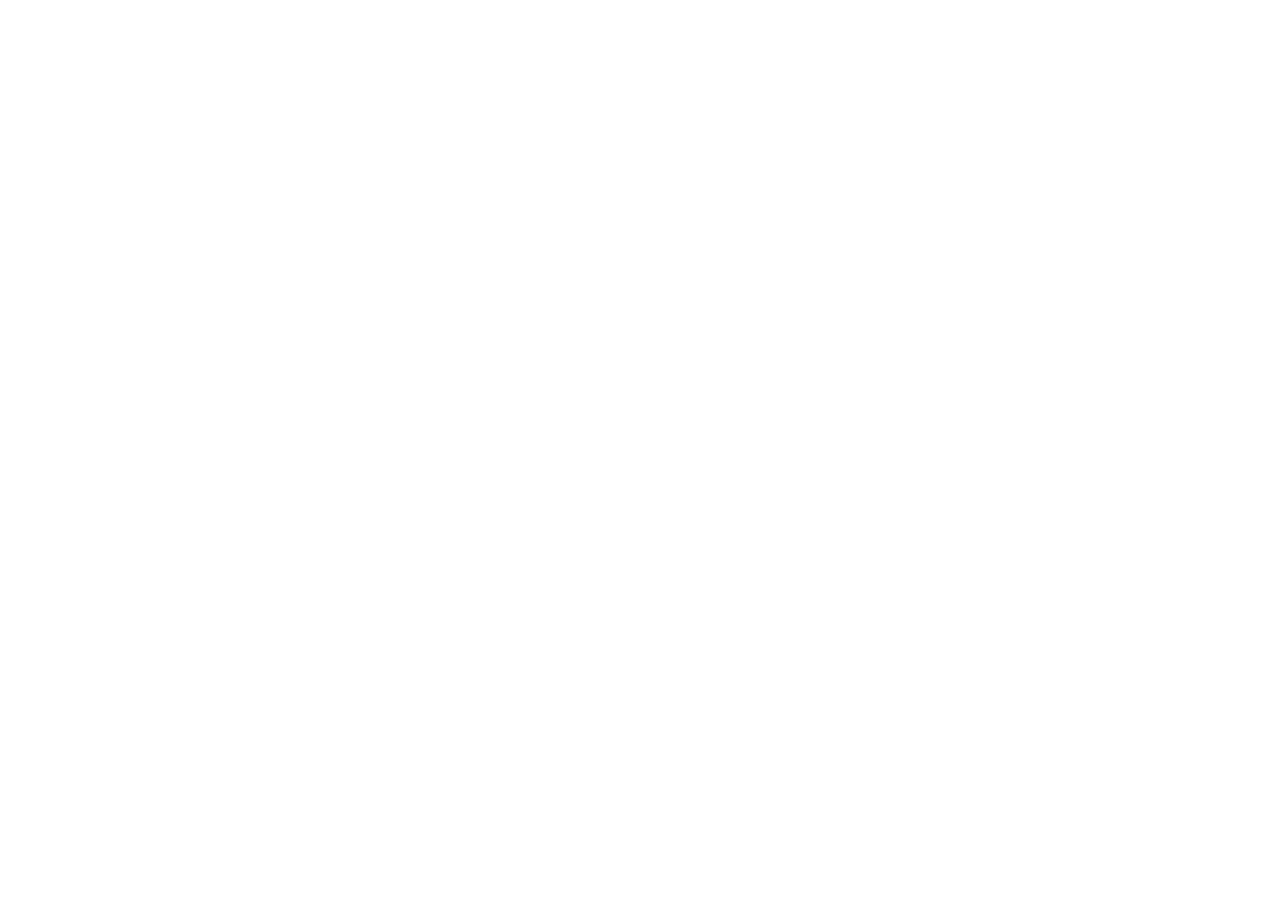
==== html/index.html @ 2107eaab "." ====
<!DOCTYPE html>
<html lang="pt-br">
<head>
    <meta charset="UTF-8">
    <meta name="viewport" content="width=device-width, initial-scale=1.0">
    <link rel="stylesheet" href="../css/style.css">
    <title>Pedal Fácil'</title>
</head>
<body>
    
</body>
</html>
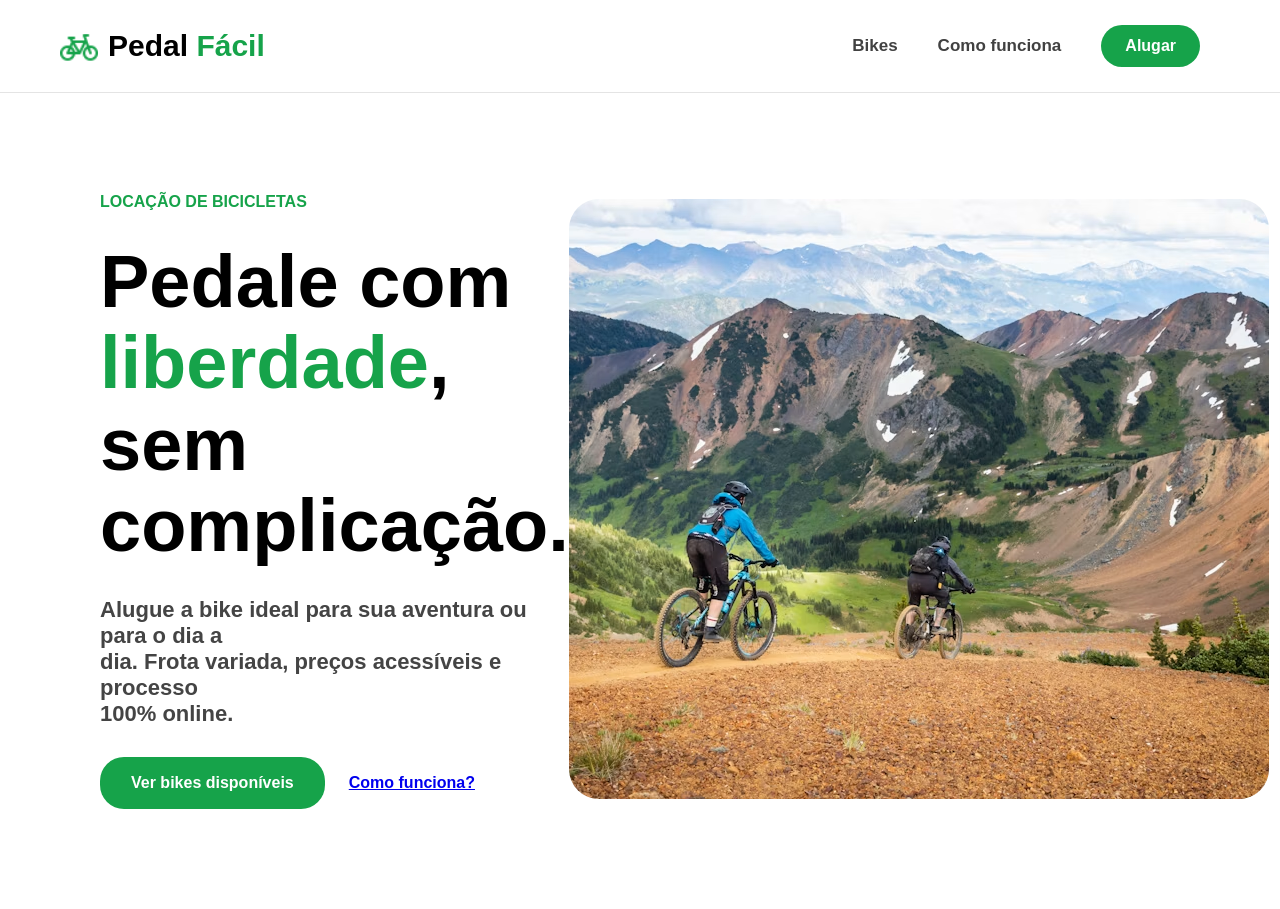
==== commit 9c060eb3: "desenvolvimento..." ====
--- a/html/index.html
+++ b/html/index.html
@@ -4,9 +4,47 @@
     <meta charset="UTF-8">
     <meta name="viewport" content="width=device-width, initial-scale=1.0">
     <link rel="stylesheet" href="../css/style.css">
-    <title>Pedal Fácil'</title>
+    <title>Pedal Fácil</title>
 </head>
 <body>
     
+    <header>
+
+        <div class="logo">
+            <img src="../src/icons8-bicicleta-30.png" alt="Logo">
+            <h1>Pedal <span>Fácil</span></h1>
+        </div>
+        <nav>
+            <a class="bot" href="#">Bikes</a>
+            <a class="bot" href="#">Como funciona</a>
+            <a class="botao-alugar" href="#">Alugar</a>
+        </nav>
+
+    </header>
+
+    <main>
+
+        <section class="section-1">
+            
+            <div class="conteudo-esquerda">
+                <p class="p-titulo">LOCAÇÃO DE BICICLETAS</p>
+                <h1>Pedale com <br> <span>liberdade</span>, <br> sem complicação.</h1>
+                <p class="p-descrição">Alugue a bike ideal para sua
+                aventura ou para o dia a <br> dia. Frota variada, preços
+                acessíveis e processo <br> 100% online.</p>
+                <div class="botoes">
+                    <a class="botao-1" href="#">Ver bikes disponíveis</a>
+                    <a class="botao-2" href="#">Como funciona?</a>
+                </div>
+            </div>
+
+            <div class="conteudo-direita">
+                <img src="../src/img-principal.avif" alt="Imagem Principal">
+            </div>
+
+        </section>
+
+    </main>
+
 </body>
 </html>
--- a/css/style.css
+++ b/css/style.css
@@ -0,0 +1,147 @@
+* {
+    margin: 0;
+    padding: 0;
+    box-sizing: border-box;
+}
+
+header {
+    display: flex;
+    border-bottom: 1px solid rgba(188, 188, 188, 0.401);
+    align-items: center;
+}
+
+.logo {
+    display: flex;
+    align-items: center;
+    padding: 25px 25px 25px 60px;
+    gap: 10px;
+}
+
+.logo img {
+    width: 38px;
+    position: relative;
+    top: 2px;
+}
+
+.logo h1 {
+    font-family: 'Segoe UI', Tahoma, Geneva, Verdana, sans-serif;
+    font-weight: 800;
+    font-size: 30px;
+}
+
+span {
+    color: #16a34a;
+}
+
+nav {
+    margin-left: auto;
+    padding: 25px 80px 25px 0px;
+    display: flex;
+    gap: 40px;
+    align-items: center;
+}
+
+nav .bot {
+    font-family: Arial, Helvetica, sans-serif;
+    font-weight: 700;
+    color: rgb(65, 65, 65);
+    text-decoration: none;
+    font-size: 17px;
+    transition: 250ms;
+}
+
+nav .bot:hover {
+    color: #16a34a;
+}
+
+.botao-alugar {
+    border: 0px solid #16a34a;
+    background-color: #16a34a;
+    padding: 12px 24px 12px 24px;
+    color: white;
+    font-family: Arial, Helvetica, sans-serif;
+    font-weight: 700;
+    text-decoration: none;
+    font-size: 16px;
+    border-radius: 22px;
+}
+
+.botao-alugar:hover {
+    background-color: #166733;
+    transition: 250ms;
+}
+
+.section-1 {
+    display: flex;
+    align-items: center;
+    padding: 100px;
+}
+
+.conteudo-esquerda {
+    display: flex;
+    flex-direction: column;
+    gap: 30px;
+}
+
+.conteudo-esquerda .p-titulo {
+    color: #16a34a;
+    font-family: Arial, Helvetica, sans-serif;
+    font-weight: 600;
+    font-size: 16px;
+}
+
+.conteudo-esquerda h1 {
+    font-size: 74px;
+    font-family: 'Segoe UI', Tahoma, Geneva, Verdana, sans-serif;
+    font-weight: 900;
+    line-height: 1.1;
+}
+
+.conteudo-esquerda .p-descrição {
+    font-family: 'Segoe UI', Tahoma, Geneva, Verdana, sans-serif;
+    font-weight: 600;
+    font-size: 22px;
+    color: rgba(60, 60, 60, 0.962);
+}
+
+.conteudo-direita {
+    margin-left: auto;
+}
+
+.conteudo-direita img {
+    border-radius: 30px;
+}
+
+.botoes {
+    display: flex;
+    gap: 24px;
+    align-items: center;
+}
+
+.botoes .botao-1 {
+    border: 1px solid transparent;
+    background-color: #16a34a;
+    padding: 16px 30px 16px 30px;
+    text-decoration: none;
+    color: white;
+    font-family: 'Segoe UI', Tahoma, Geneva, Verdana, sans-serif;
+    font-size: 16px;
+    font-weight: 600;
+    border-radius: 24px;
+}
+
+.botoes .botao-1:hover {
+    background-color: #166733;
+    transform: translateY(-2px);
+    transition: 250ms;
+}
+
+.botoes .botao-2 {
+    font-family: Arial, Helvetica, sans-serif;
+    font-size: 16px;
+    font-weight: 600;
+}
+
+.botoes .botao-2:hover {
+    text-decoration: none;
+}
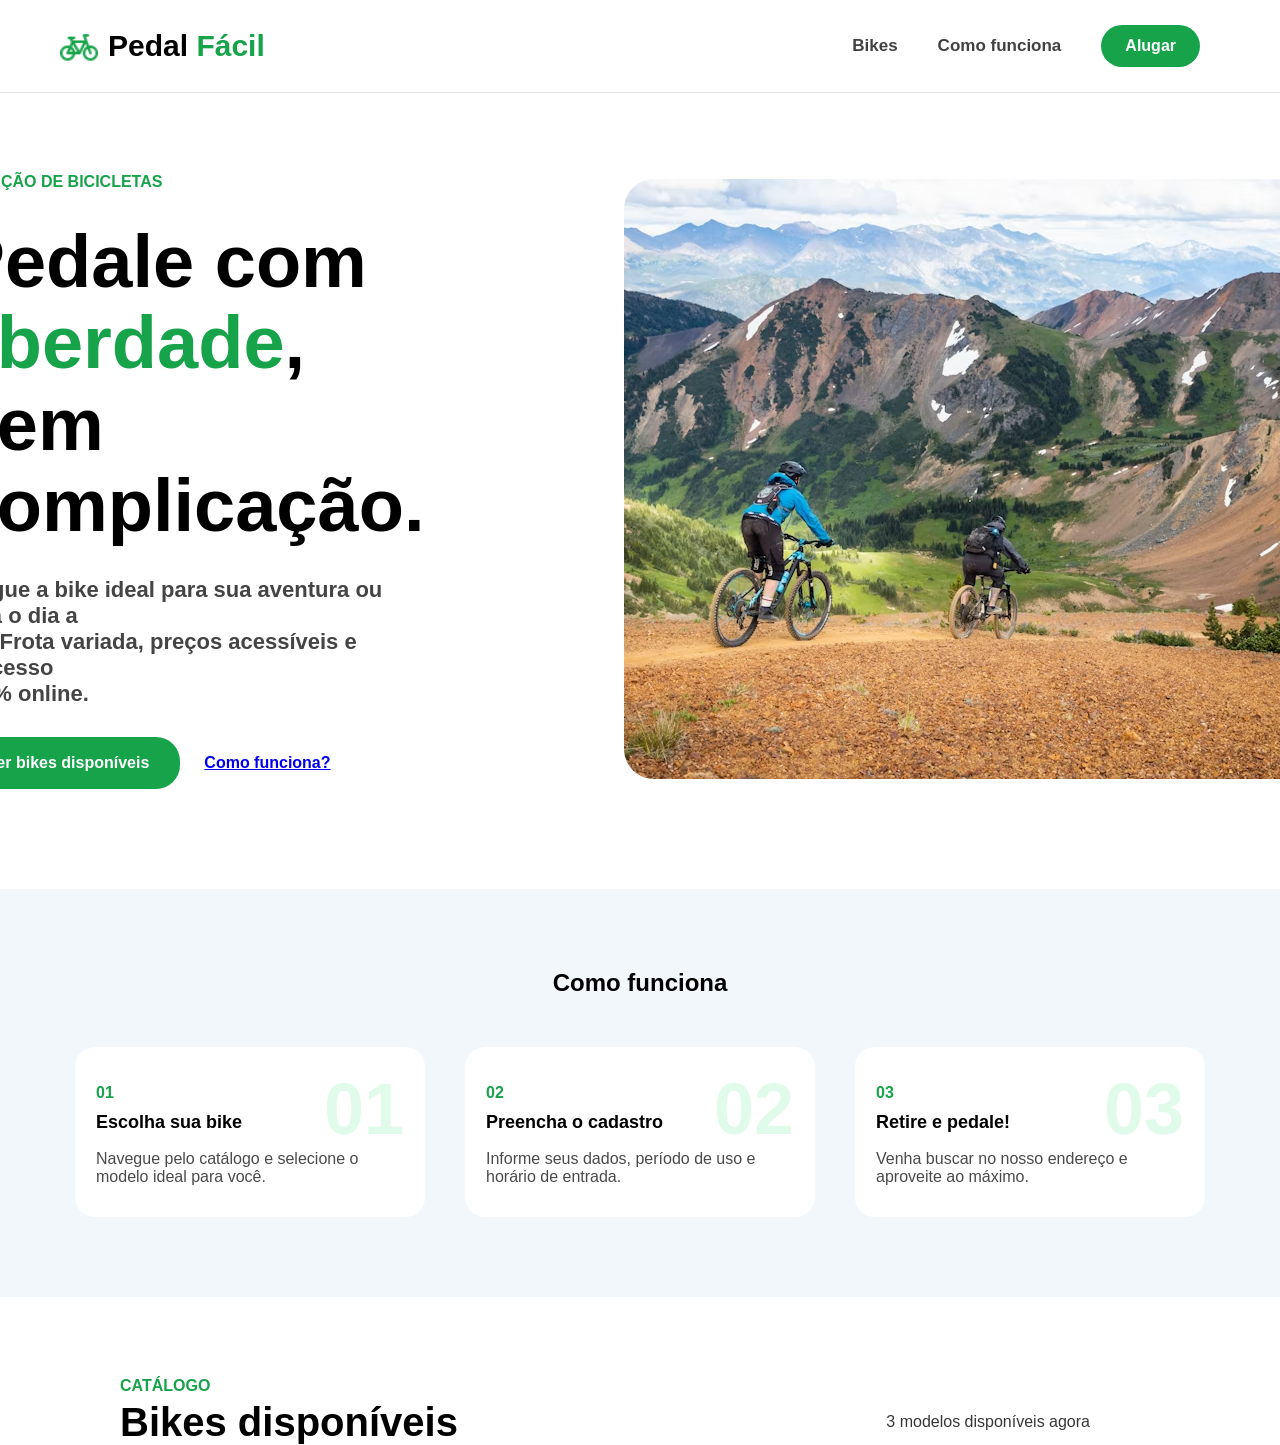
==== commit fd883fab: "desenvolvimento" ====
--- a/html/index.html
+++ b/html/index.html
@@ -44,6 +44,68 @@
 
         </section>
 
+        <section class="section-2">
+
+            <div class="titulo-1">
+                <h1>Como funciona</h1>
+            </div>
+
+            <div class="como-funciona">
+                
+                <div class="quadros">
+                    <div class="invisivel">
+                        <div class="invis">
+                            <p class="fun-1">01</p>
+                            <h3>Escolha sua bike</h3>
+                        </div>
+                        <h1>01</h1>
+                    </div>
+                    <p class="conteudo-p">Navegue pelo catálogo e selecione
+                        o modelo ideal para você.
+                    </p>
+                </div>
+
+                <div class="quadros">
+                    <div class="invisivel">
+                        <div class="invis">
+                            <p class="fun-1">02</p>
+                            <h3>Preencha o cadastro</h3>
+                        </div>
+                        <h1>02</h1>
+                    </div>
+                    <p class="conteudo-p">Informe seus dados, período de uso
+                        e horário de entrada.
+                    </p>
+                </div>
+
+                <div class="quadros">
+                    <div class="invisivel">
+                        <div class="invis">
+                            <p class="fun-1">03</p>
+                            <h3>Retire e pedale!</h3>
+                        </div>
+                        <h1>03</h1>
+                    </div>
+                    <p class="conteudo-p">Venha buscar no nosso endereço e aproveite ao máximo.
+                    </p>
+                </div>
+
+            </div>
+
+        </section>
+
+        <section class="section-3">
+
+            <div class="disponiveis">
+                <p class="titulo-3">CATÁLOGO</p>
+                <div class="modelo">
+                    <h1>Bikes disponíveis</h1>
+                    <p>3 modelos disponíveis agora</p>
+                </div>
+            </div>
+
+        </section>
+
     </main>
 
 </body>
--- a/css/style.css
+++ b/css/style.css
@@ -8,6 +8,10 @@
     display: flex;
     border-bottom: 1px solid rgba(188, 188, 188, 0.401);
     align-items: center;
+    position: sticky;
+    top: 0;
+    z-index: 1000;
+    background-color: white;
 }
 
 .logo {
@@ -74,7 +78,11 @@
 .section-1 {
     display: flex;
     align-items: center;
-    padding: 100px;
+    padding: 80px 120px 0px 120px;
+    max-width: 2900px;
+    gap: 200px;
+    justify-content: center;
+
 }
 
 .conteudo-esquerda {
@@ -104,9 +112,7 @@
     color: rgba(60, 60, 60, 0.962);
 }
 
-.conteudo-direita {
-    margin-left: auto;
-}
+
 
 .conteudo-direita img {
     border-radius: 30px;
@@ -144,4 +150,107 @@
 
 .botoes .botao-2:hover {
     text-decoration: none;
+}
+
+.section-2 {
+    background-color: rgba(237, 244, 251, 0.716);
+    display: flex;
+    flex-direction: column;
+    margin-top: 100px;
+} 
+
+.titulo-1 {
+    display: flex;
+    justify-content: center;
+    margin-top: 80px;
+}   
+
+.titulo-1 h1 {
+    font-family: 'Segoe UI', Tahoma, Geneva, Verdana, sans-serif;
+}
+
+.como-funciona {
+    display: flex;
+    justify-content: center;
+    gap: 40px;
+    margin-top: 50px;
+    margin-bottom: 80px;
+}
+
+.quadros {
+    border: 1px solid transparent;
+    width: 350px;
+    height: 170px;
+    background-color: white;
+    padding: 20px;
+    border-radius: 20px;
+}
+
+.invisivel {
+    display: flex;
+    align-items: center;
+}
+
+.invis {
+    display: flex;
+    flex-direction: column;
+    gap: 10px;
+}
+
+.quadros h1 {
+    font-size: 72px;
+    font-family: Arial, Helvetica, sans-serif;
+    color: #2ce46d24;
+    margin-left: auto;
+}
+
+.fun-1 {
+    color: #16a34a;
+    font-size: 16px;
+    font-family: Arial, Helvetica, sans-serif;
+    font-weight: 700;
+}
+
+.quadros h3 {
+    font-size: 18px;
+    font-family: 'Segoe UI', Tahoma, Geneva, Verdana, sans-serif;
+}
+
+.conteudo-p {
+    color: rgba(0, 0, 0, 0.715);
+    font-size: 16px;
+    font-family: 'Segoe UI', Tahoma, Geneva, Verdana, sans-serif;
+}
+
+.section-3 {
+    padding: 80px 190px 0px 120px;
+}
+
+.titulo-3 {
+    color: #16a34a;
+    font-family: Arial, Helvetica, sans-serif;
+    font-weight: 600;
+    font-size: 16px;
+}
+
+.disponiveis {
+    display: flex;
+    flex-direction: column;
+    gap: 5px;
+}
+
+.modelo {
+    display: flex;
+    align-items: center;
+}
+
+.modelo h1 {
+    font-family: 'Segoe UI', Tahoma, Geneva, Verdana, sans-serif;
+    font-size: 40px;
+}
+
+.modelo p {
+    margin-left: auto;
+    color: rgba(0, 0, 0, 0.788);
+    font-family: 'Segoe UI', Tahoma, Geneva, Verdana, sans-serif;
 }
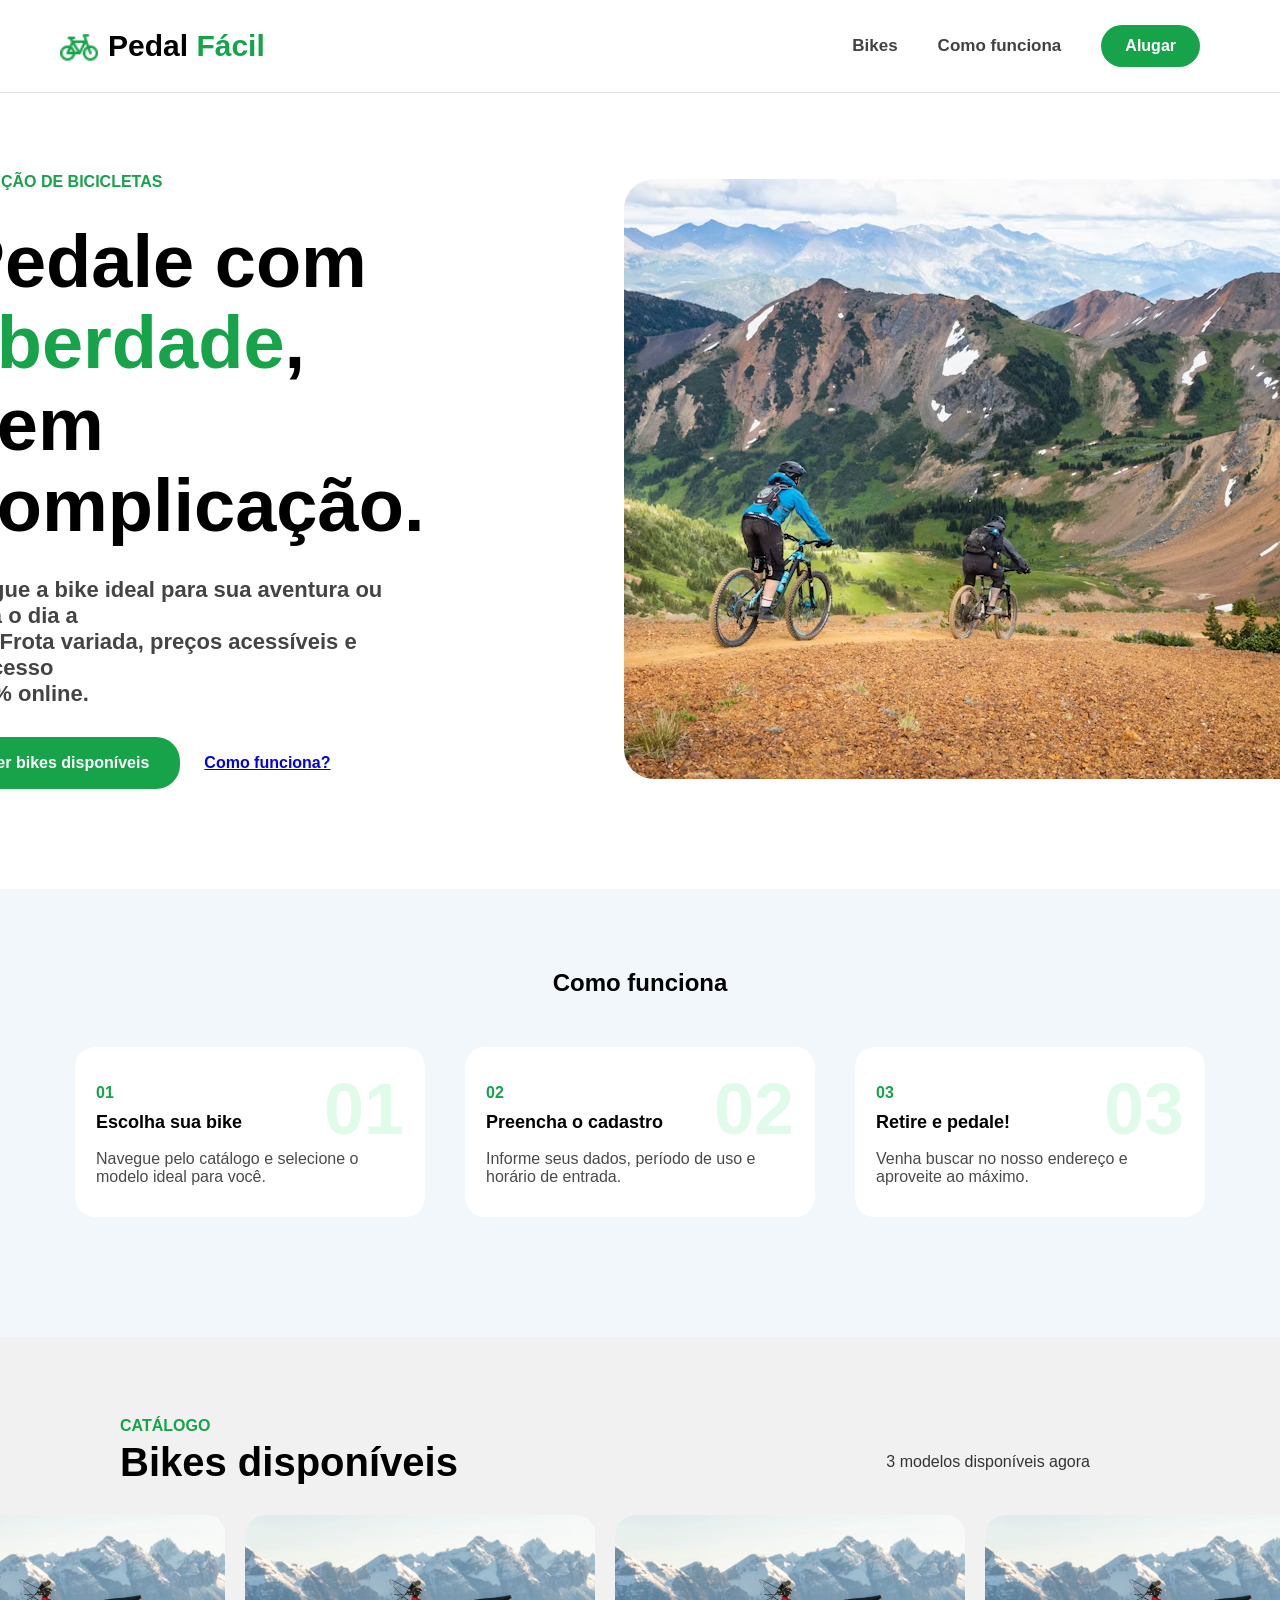
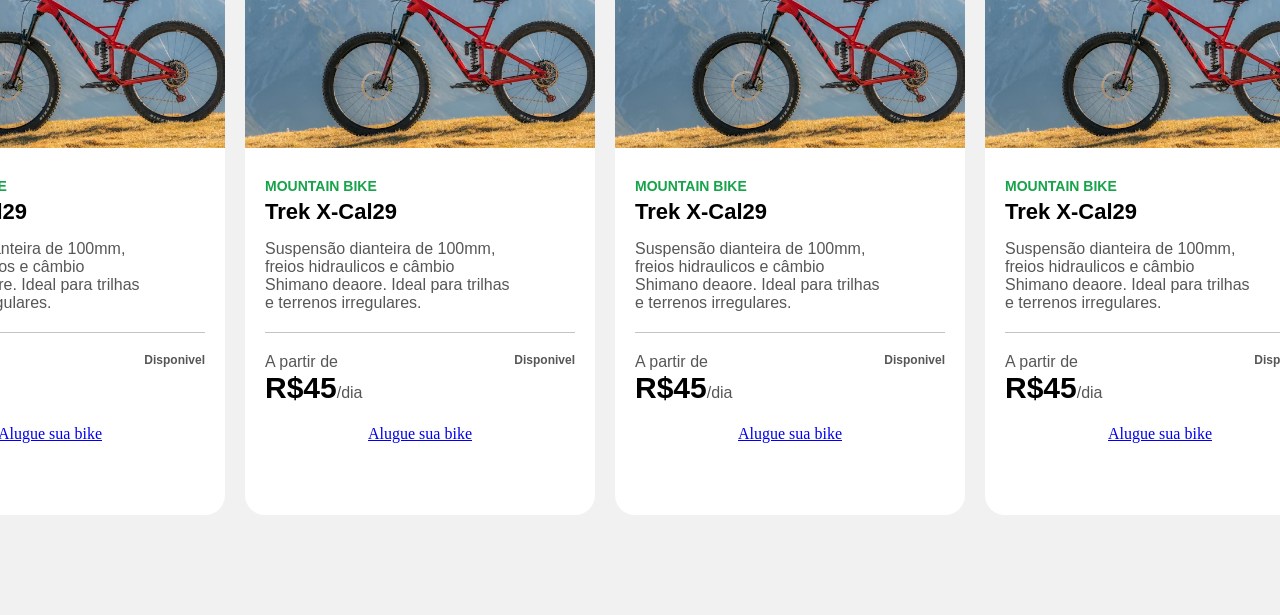
==== commit b2a20e0d: "desenvolvimento" ====
--- a/html/index.html
+++ b/html/index.html
@@ -104,6 +104,78 @@
                 </div>
             </div>
 
+            <div class="bikes">
+
+                <div class="bike-1">
+                    <img src="../src/bike-1.avif" alt="">
+                    <div class="conteudo-card">
+                        <p class="mod-bike">MOUNTAIN BIKE</p>
+                        <h2>Trek X-Cal29</h2>
+                        <p class="descricao-bike">Suspensão dianteira de 100mm, <br>
+                            freios hidraulicos e câmbio <br>
+                            Shimano deaore. Ideal para trilhas <br>
+                            e terrenos irregulares.</p>
+                            <div class="preco">
+                                <p>A partir de <br> <span class="span-2">R$45</span>/dia</p>
+                                <p class="disponivel">Disponivel</p>
+                            </div>
+                        </div>
+                    <a href="#">Alugue sua bike</a>
+                </div>
+
+                <div class="bike-1">
+                    <img src="../src/bike-1.avif" alt="">
+                    <div class="conteudo-card">
+                        <p class="mod-bike">MOUNTAIN BIKE</p>
+                        <h2>Trek X-Cal29</h2>
+                        <p class="descricao-bike">Suspensão dianteira de 100mm, <br>
+                            freios hidraulicos e câmbio <br>
+                            Shimano deaore. Ideal para trilhas <br>
+                            e terrenos irregulares.</p>
+                            <div class="preco">
+                                <p>A partir de <br> <span class="span-2">R$45</span>/dia</p>
+                                <p class="disponivel">Disponivel</p>
+                            </div>
+                        </div>
+                    <a href="#">Alugue sua bike</a>
+                </div>
+
+                <div class="bike-1">
+                    <img src="../src/bike-1.avif" alt="">
+                    <div class="conteudo-card">
+                        <p class="mod-bike">MOUNTAIN BIKE</p>
+                        <h2>Trek X-Cal29</h2>
+                        <p class="descricao-bike">Suspensão dianteira de 100mm, <br>
+                            freios hidraulicos e câmbio <br>
+                            Shimano deaore. Ideal para trilhas <br>
+                            e terrenos irregulares.</p>
+                            <div class="preco">
+                                <p>A partir de <br> <span class="span-2">R$45</span>/dia</p>
+                                <p class="disponivel">Disponivel</p>
+                            </div>
+                        </div>
+                    <a href="#">Alugue sua bike</a>
+                </div>
+
+                <div class="bike-1">
+                    <img src="../src/bike-1.avif" alt="">
+                    <div class="conteudo-card">
+                        <p class="mod-bike">MOUNTAIN BIKE</p>
+                        <h2>Trek X-Cal29</h2>
+                        <p class="descricao-bike">Suspensão dianteira de 100mm, <br>
+                            freios hidraulicos e câmbio <br>
+                            Shimano deaore. Ideal para trilhas <br>
+                            e terrenos irregulares.</p>
+                            <div class="preco">
+                                <p>A partir de <br> <span class="span-2">R$45</span>/dia</p>
+                                <p class="disponivel">Disponivel</p>
+                            </div>
+                        </div>
+                    <a href="#">Alugue sua bike</a>
+                </div>
+
+            </div>
+
         </section>
 
     </main>
--- a/css/style.css
+++ b/css/style.css
@@ -174,7 +174,7 @@
     justify-content: center;
     gap: 40px;
     margin-top: 50px;
-    margin-bottom: 80px;
+    margin-bottom: 120px;
 }
 
 .quadros {
@@ -224,6 +224,7 @@
 
 .section-3 {
     padding: 80px 190px 0px 120px;
+    background-color: rgb(241, 241, 241);
 }
 
 .titulo-3 {
@@ -253,4 +254,87 @@
     margin-left: auto;
     color: rgba(0, 0, 0, 0.788);
     font-family: 'Segoe UI', Tahoma, Geneva, Verdana, sans-serif;
+}
+
+.bikes {
+    display: flex;
+    justify-content: center;
+    align-items: center;
+    margin-top: 30px;
+    gap: 20px;
+}
+
+.bike-1 {
+    width: 350px;
+    height: 600px;
+    background-color: #ffffff;
+    display: flex;
+    flex-direction: column;
+    border-radius: 20px;
+    margin-bottom: 100px;
+}
+
+.conteudo-card {
+    padding: 20px;
+    display: flex;
+    flex-direction: column;
+    gap: 5px;
+    margin-top: 10px;
+}
+
+.bike-1 img {
+    width: 350px;
+    border-radius: 20px 20px 0px 0px;
+}
+
+.bike-1 a {
+    text-align: center;
+}
+
+.mod-bike {
+    color: #16a34a;
+    font-family: Arial, Helvetica, sans-serif;
+    font-weight: 700;
+    font-size: 14px;
+}
+
+.conteudo-card h2 {
+    color: black;
+    font-size: 22px;
+    font-family: Arial, Helvetica, sans-serif;
+}
+
+.descricao-bike {
+    color: #000000a9;
+    font-family: Arial, Helvetica, sans-serif;
+    font-size: 16px;
+    margin-top: 10px;
+    padding: 0px 0px 20px 0px;
+    border-bottom: 1px solid rgba(0, 0, 0, 0.233);
+}
+
+.preco {
+    display: flex;
+    margin-top: 15px;
+}
+
+.preco p {
+    color: #000000a9;
+    font-family: Arial, Helvetica, sans-serif;
+    position: relative;
+}
+
+.span-2 {
+    font-size: 30px;
+    font-family: Arial, Helvetica, sans-serif;
+    font-weight: 700;
+    color: black;
+}
+
+.disponivel {
+    margin-left: auto;
+    color: #16a34a;
+    font-family: Arial, Helvetica, sans-serif;
+    font-weight: 700;
+    font-size: 12px;
 }
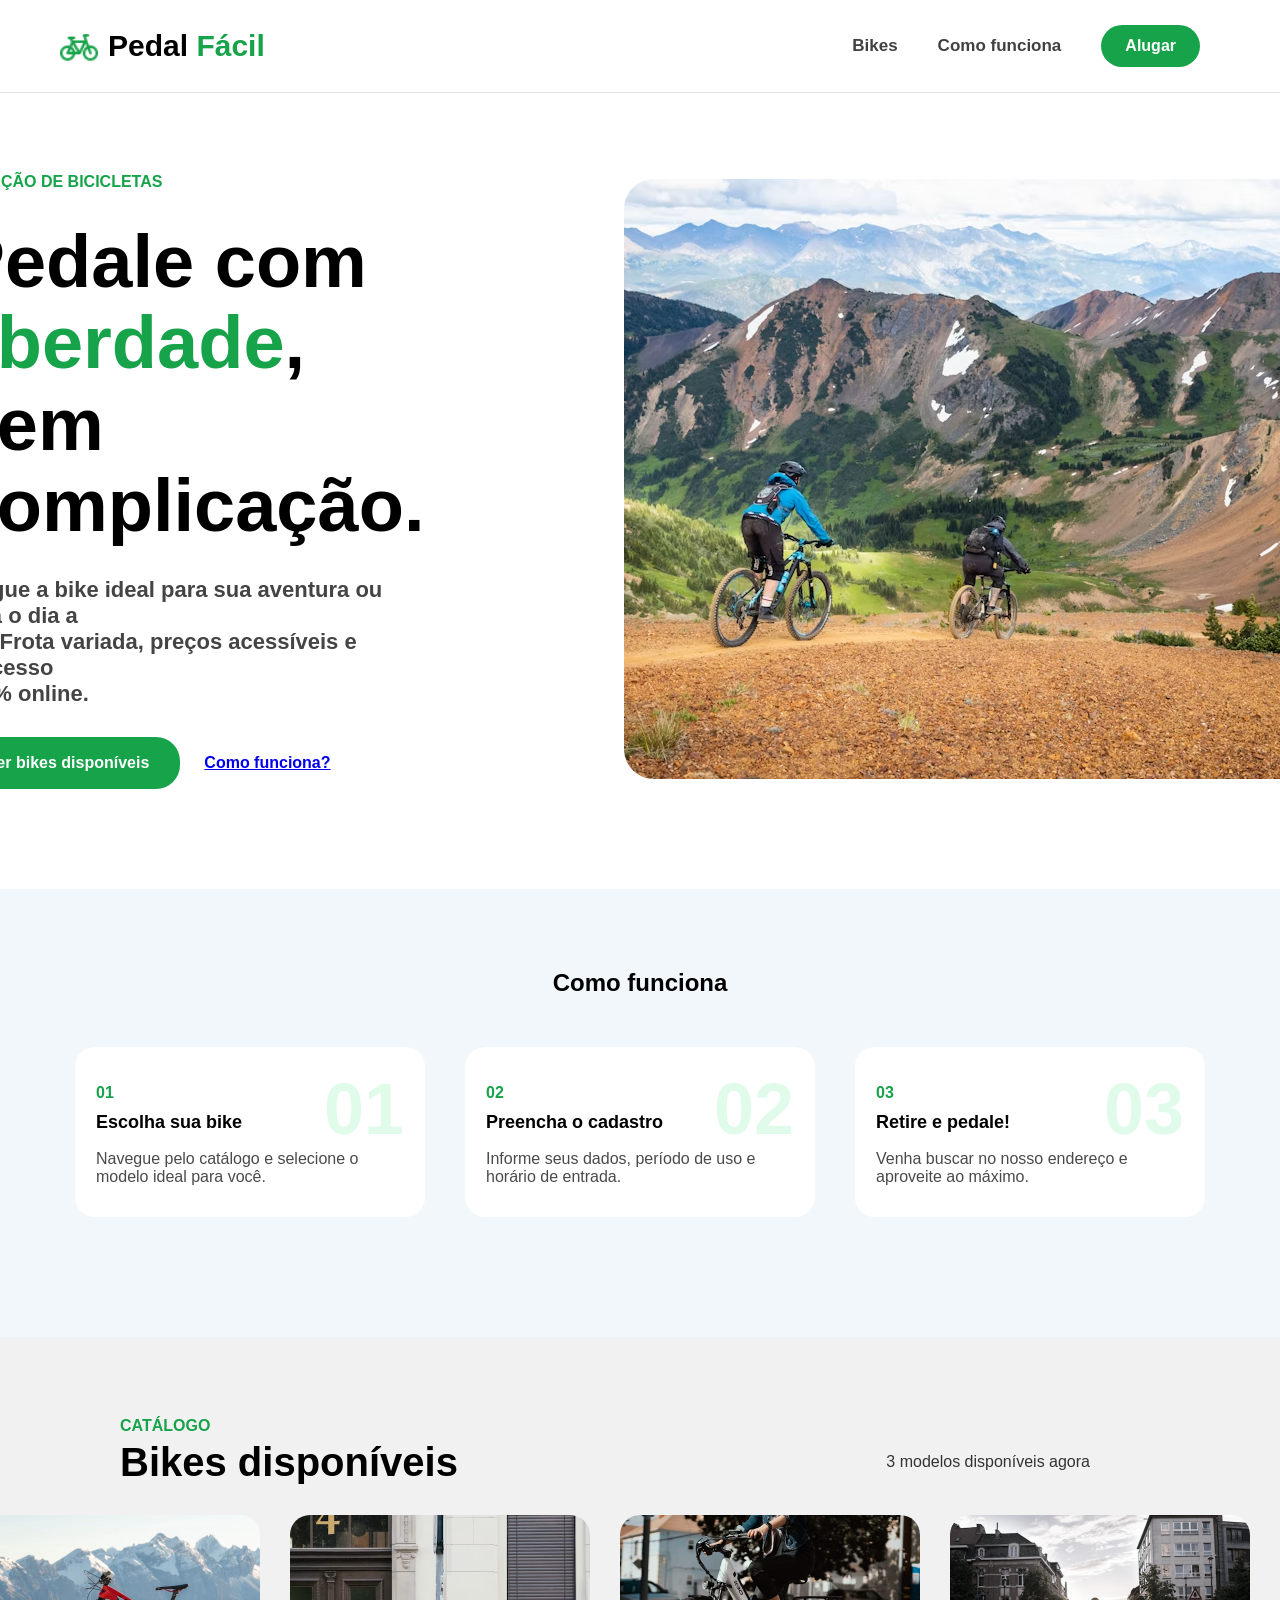
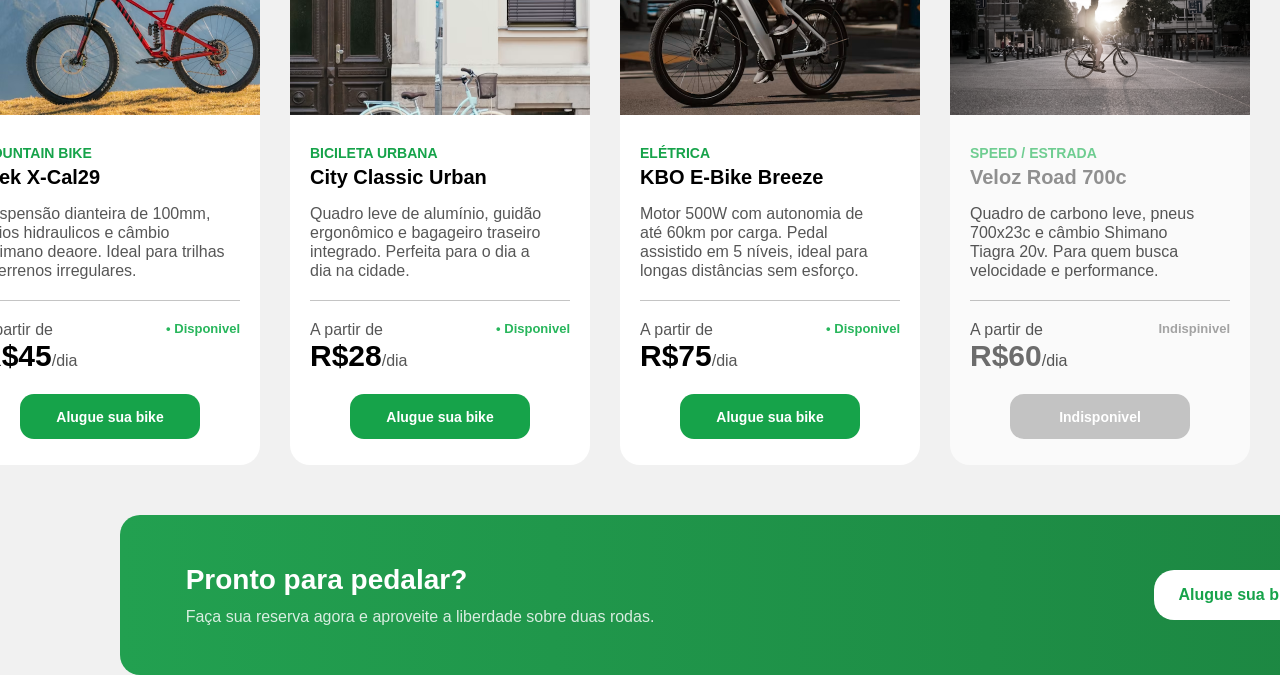
==== commit 82a59790: "desenvolvimento..." ====
--- a/html/index.html
+++ b/html/index.html
@@ -116,64 +116,77 @@
                             Shimano deaore. Ideal para trilhas <br>
                             e terrenos irregulares.</p>
                             <div class="preco">
-                                <p>A partir de <br> <span class="span-2">R$45</span>/dia</p>
-                                <p class="disponivel">Disponivel</p>
+                                <p class="preco-01">A partir de <br> <span class="span-2">R$45</span>/dia</p>
+                                <p class="disponivel">&bull; Disponivel</p>
                             </div>
                         </div>
                     <a href="#">Alugue sua bike</a>
                 </div>
 
                 <div class="bike-1">
-                    <img src="../src/bike-1.avif" alt="">
+                    <img src="../src/bike-2.avif" alt="">
                     <div class="conteudo-card">
-                        <p class="mod-bike">MOUNTAIN BIKE</p>
-                        <h2>Trek X-Cal29</h2>
-                        <p class="descricao-bike">Suspensão dianteira de 100mm, <br>
-                            freios hidraulicos e câmbio <br>
-                            Shimano deaore. Ideal para trilhas <br>
-                            e terrenos irregulares.</p>
+                        <p class="mod-bike">BICILETA URBANA</p>
+                        <h2>City Classic Urban</h2>
+                        <p class="descricao-bike">Quadro leve de alumínio, guidão <br>
+                            ergonômico e bagageiro traseiro <br>
+                            integrado. Perfeita para o dia a <br>
+                            dia na cidade.</p>
                             <div class="preco">
-                                <p>A partir de <br> <span class="span-2">R$45</span>/dia</p>
-                                <p class="disponivel">Disponivel</p>
+                                <p class="preco-01">A partir de <br> <span class="span-2">R$28</span>/dia</p>
+                                <p class="disponivel">&bull; Disponivel</p>
                             </div>
                         </div>
                     <a href="#">Alugue sua bike</a>
                 </div>
 
                 <div class="bike-1">
-                    <img src="../src/bike-1.avif" alt="">
+                    <img src="../src/bike-3.avif" alt="">
                     <div class="conteudo-card">
-                        <p class="mod-bike">MOUNTAIN BIKE</p>
-                        <h2>Trek X-Cal29</h2>
-                        <p class="descricao-bike">Suspensão dianteira de 100mm, <br>
-                            freios hidraulicos e câmbio <br>
-                            Shimano deaore. Ideal para trilhas <br>
-                            e terrenos irregulares.</p>
+                        <p class="mod-bike">ELÉTRICA</p>
+                        <h2>KBO E-Bike Breeze</h2>
+                        <p class="descricao-bike">Motor 500W com autonomia de <br>
+                            até 60km por carga. Pedal <br>
+                            assistido em 5 níveis, ideal para <br>
+                            longas distâncias sem esforço.</p>
                             <div class="preco">
-                                <p>A partir de <br> <span class="span-2">R$45</span>/dia</p>
-                                <p class="disponivel">Disponivel</p>
+                                <p class="preco-01">A partir de <br> <span class="span-2">R$75</span>/dia</p>
+                                <p class="disponivel">&bull; Disponivel</p>
                             </div>
                         </div>
                     <a href="#">Alugue sua bike</a>
                 </div>
 
-                <div class="bike-1">
-                    <img src="../src/bike-1.avif" alt="">
+                <div class="bike-2">
+                    <img src="../src/bike-4.avif" alt="">
                     <div class="conteudo-card">
-                        <p class="mod-bike">MOUNTAIN BIKE</p>
-                        <h2>Trek X-Cal29</h2>
-                        <p class="descricao-bike">Suspensão dianteira de 100mm, <br>
-                            freios hidraulicos e câmbio <br>
-                            Shimano deaore. Ideal para trilhas <br>
-                            e terrenos irregulares.</p>
+                        <p class="mod-bike">SPEED / ESTRADA</p>
+                        <h2>Veloz Road 700c</h2>
+                        <p class="descricao-bike">Quadro de carbono leve, pneus <br>
+                            700x23c e câmbio Shimano <br>
+                            Tiagra 20v. Para quem busca <br>
+                            velocidade e performance.</p>
                             <div class="preco">
-                                <p>A partir de <br> <span class="span-2">R$45</span>/dia</p>
-                                <p class="disponivel">Disponivel</p>
+                                <p class="preco-01">A partir de <br> <span class="span-2-1">R$60</span>/dia</p>
+                                <p class="indisponivel">Indispinivel</p>
                             </div>
                         </div>
-                    <a href="#">Alugue sua bike</a>
+                    <a href="#">Indisponivel</a>
+                </div>  
+
+            </div>
+
+            <div class="pronto">
+                <div class="centralizador">
+                    <div class="sep">
+                        <h1>Pronto para pedalar?</h1>
+                        <p>Faça sua reserva agora e aproveite a liberdade sobre duas rodas.</p>
+                    </div>
+                    <div class="alugar-bike">
+                        <a href="#">Alugue sua bike</a>
+                        <img src="../src/icons8-seta-longa-à-direita-24.png" alt="">
+                    </div>
                 </div>
-
             </div>
 
         </section>
--- a/css/style.css
+++ b/css/style.css
@@ -261,17 +261,17 @@
     justify-content: center;
     align-items: center;
     margin-top: 30px;
-    gap: 20px;
+    gap: 30px;
 }
 
 .bike-1 {
-    width: 350px;
-    height: 600px;
+    width: 300px;
+    height: 550px;
     background-color: #ffffff;
     display: flex;
     flex-direction: column;
     border-radius: 20px;
-    margin-bottom: 100px;
+    margin-bottom: 50px;
 }
 
 .conteudo-card {
@@ -283,12 +283,32 @@
 }
 
 .bike-1 img {
-    width: 350px;
+    width: 300px;
     border-radius: 20px 20px 0px 0px;
 }
 
 .bike-1 a {
+    display: flex;
+    align-items: center;
     text-align: center;
+    justify-content: center;
+    border: 1px solid transparent;
+    width: 180px;
+    height: 45px;
+    color: white;
+    background-color: #16a34a;
+    text-decoration: none;
+    font-family: 'Segoe UI', Tahoma, Geneva, Verdana, sans-serif;
+    font-weight: 700;
+    font-size: 14px;
+    margin: 1px auto auto auto;
+    border-radius: 14px;
+}
+
+.bike-1 a:hover {
+    background-color: #166733;
+    transform: translateY(-2px);
+    transition: 200ms;
 }
 
 .mod-bike {
@@ -300,8 +320,9 @@
 
 .conteudo-card h2 {
     color: black;
-    font-size: 22px;
-    font-family: Arial, Helvetica, sans-serif;
+    font-size: 20px;
+    font-family: Arial, Helvetica, sans-serif;
+    font-weight: 800;
 }
 
 .descricao-bike {
@@ -311,6 +332,7 @@
     margin-top: 10px;
     padding: 0px 0px 20px 0px;
     border-bottom: 1px solid rgba(0, 0, 0, 0.233);
+    line-height: 1.2;
 }
 
 .preco {
@@ -318,7 +340,7 @@
     margin-top: 15px;
 }
 
-.preco p {
+.preco .preco-01 {
     color: #000000a9;
     font-family: Arial, Helvetica, sans-serif;
     position: relative;
@@ -331,10 +353,129 @@
     color: black;
 }
 
+.span-2-1 {
+    font-size: 30px;
+    font-family: Arial, Helvetica, sans-serif;
+    font-weight: 700;
+    color: rgba(0, 0, 0, 0.568);
+}
+
 .disponivel {
-    margin-left: auto;
-    color: #16a34a;
-    font-family: Arial, Helvetica, sans-serif;
-    font-weight: 700;
-    font-size: 12px;
+    margin-left: auto; 
+    font-family: Arial, Helvetica, sans-serif;
+    font-weight: 700;
+    font-size: 13px;
+    color: #28b65c;
+}
+
+.bike-2  {
+    width: 300px;
+    height: 550px;
+    background-color: #ffffffb2;
+    display: flex;
+    flex-direction: column;
+    border-radius: 20px;
+    margin-bottom: 50px;
+}
+
+.bike-2 img {
+    width: 300px;
+    border-radius: 20px 20px 0px 0px;
+    filter: grayscale(80%);
+    transition: filter 0.3s ease;
+}
+
+.bike-2 a {
+    display: flex;
+    align-items: center;
+    text-align: center;
+    justify-content: center;
+    border: 1px solid transparent;
+    width: 180px;
+    height: 45px;
+    color: white;
+    background-color: #7575756b;
+    text-decoration: none;
+    font-family: 'Segoe UI', Tahoma, Geneva, Verdana, sans-serif;
+    font-weight: 700;
+    font-size: 14px;
+    margin: 1px auto auto auto;
+    border-radius: 14px;
+}
+
+.indisponivel {
+    margin-left: auto; 
+    font-family: Arial, Helvetica, sans-serif;
+    font-weight: 700;
+    font-size: 13px;
+    color: #00000059;
+}
+
+.bike-2 h2 {
+    color: #0000006c;
+}
+
+.bike-2 .mod-bike {
+    color: #28b65ca9;
+}
+
+.pronto {
+    width: 1300px;
+    height: 160px;
+    background: linear-gradient(to left, #1c8541, #22a050 );
+    margin: auto;
+    border-radius: 20px;
+    margin-bottom: 20px;
+    display: flex;
+    justify-content: center;
+}
+
+.centralizador {
+    display: flex;
+    justify-content: center;
+    align-items: center;
+    gap: 500px;
+}
+
+.centralizador h1 {
+    font-family: Arial, Helvetica, sans-serif;
+    font-size: 28px;
+    font-weight: 800;
+    color: white;
+}
+
+.centralizador p {
+    color: rgba(255, 255, 255, 0.829);
+    font-family: Arial, Helvetica, sans-serif   
+}
+
+.sep {
+    display: flex;
+    flex-direction: column;
+    gap: 12px;
+}
+
+.alugar-bike {
+    display: flex;
+    align-items: center;
+    border: 1px solid transparent;
+    background-color: white;
+    width: 200px;
+    justify-content: center;
+    height: 50px;
+    border-radius: 20px;
+    gap: 5px;
+}
+
+.alugar-bike img {
+    position: relative;
+    top: 2px;
+}
+
+.alugar-bike a {
+    color: #16a34a;
+    text-decoration: none;
+    font-family: 'Segoe UI', Tahoma, Geneva, Verdana, sans-serif;
+    font-size: 16px;
+    font-weight: 700;
 }
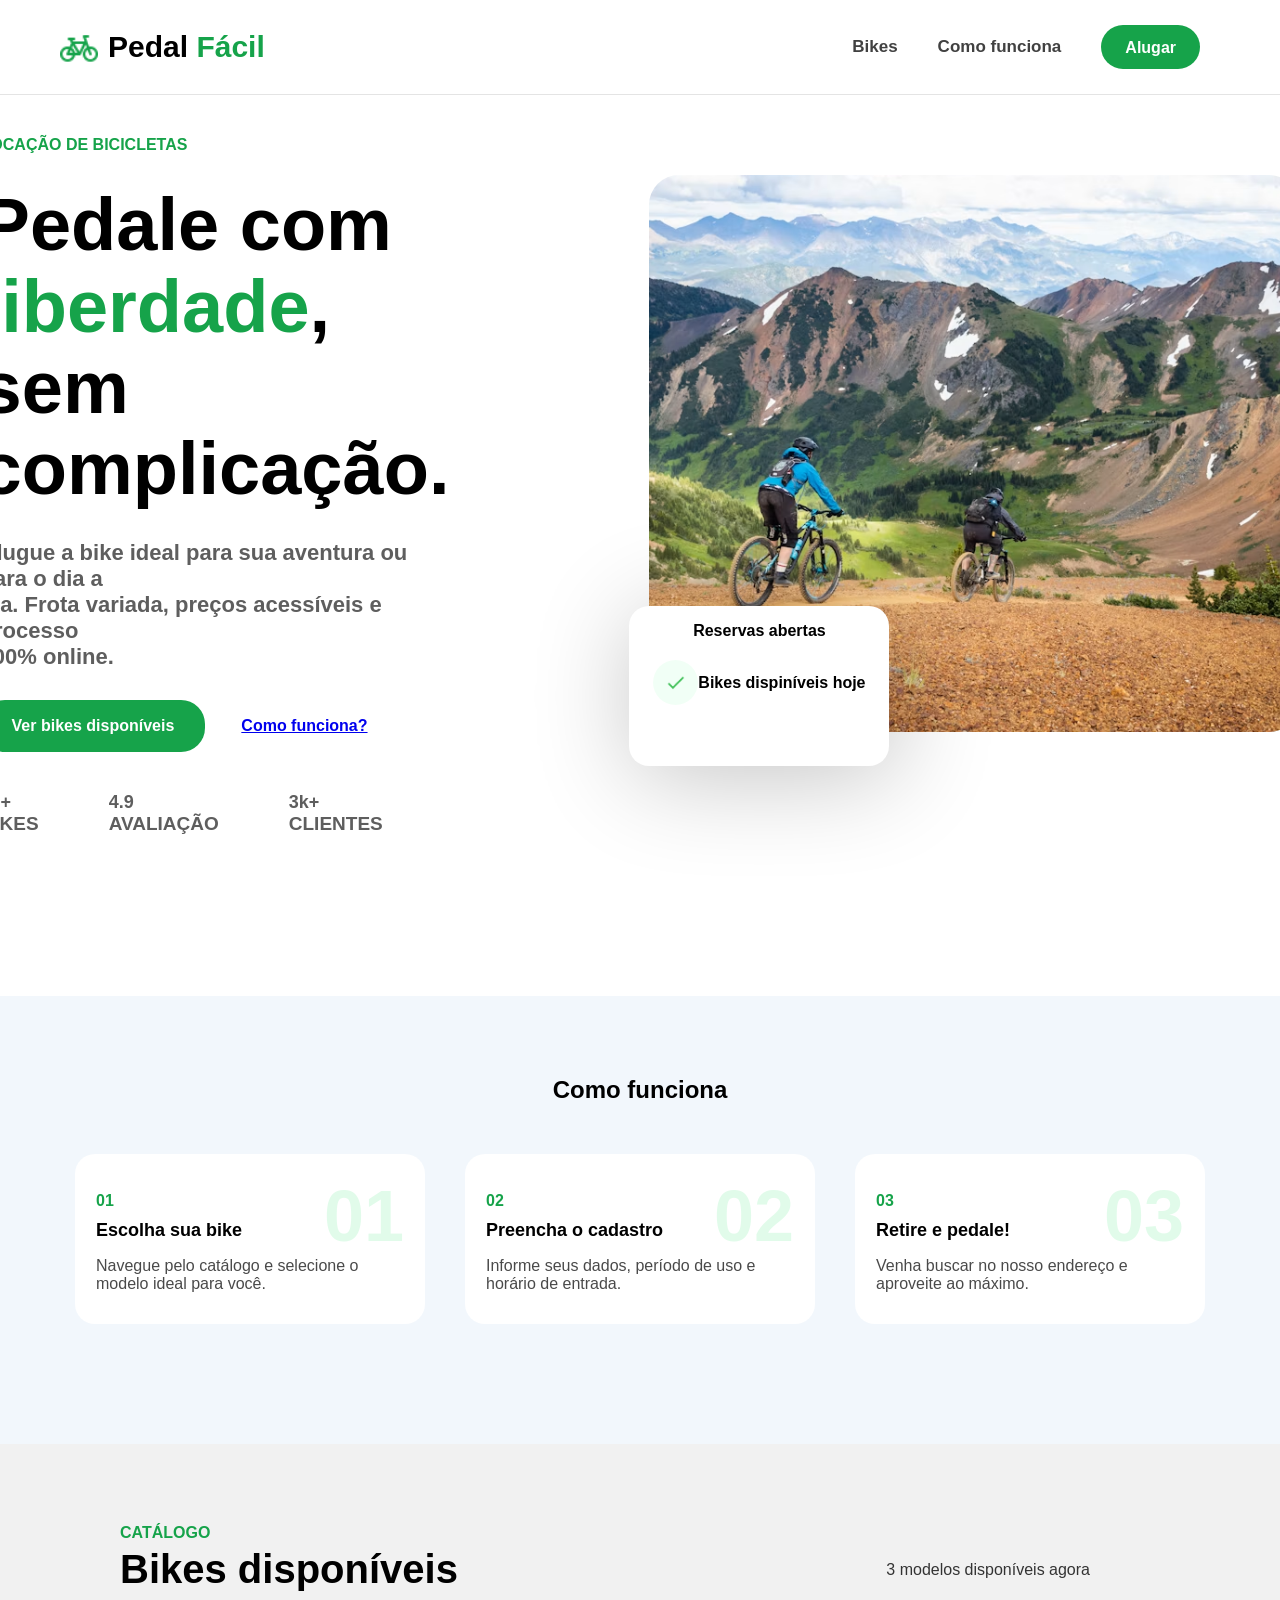
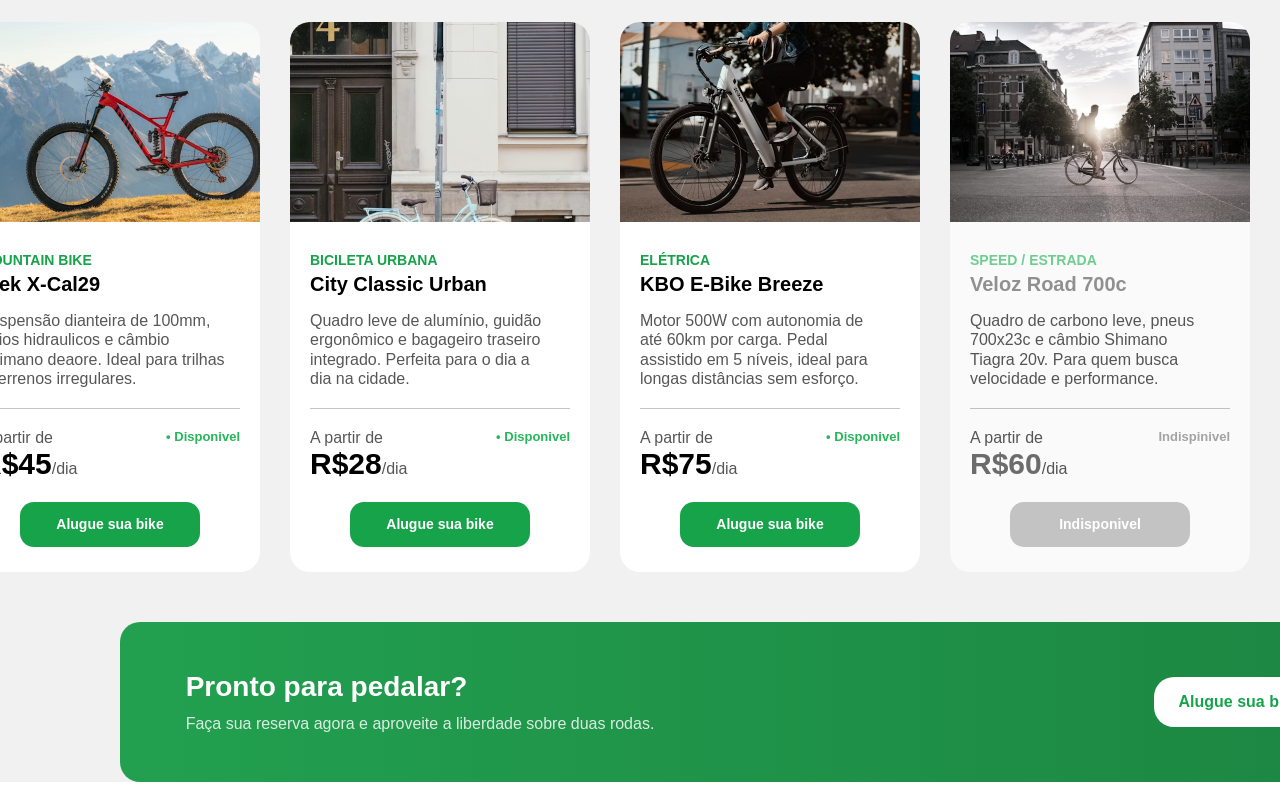
==== commit f467ff32: "finalizado." ====
--- a/html/index.html
+++ b/html/index.html
@@ -36,10 +36,33 @@
                     <a class="botao-1" href="#">Ver bikes disponíveis</a>
                     <a class="botao-2" href="#">Como funciona?</a>
                 </div>
+
+                <div class="avaliacoes">
+                    <div class="ava">    
+                        <h3>50+</h3>
+                        <p class="p-ava">BIKES</p>
+                    </div>
+                    <div class="ava">    
+                        <h3>4.9</h3>
+                        <p class="p-ava">AVALIAÇÃO</p>
+                    </div>
+                    <div class="ava">    
+                        <h3>3k+</h3>
+                        <p class="p-ava">CLIENTES</p>
+                    </div>
+                </div>
+
             </div>
 
             <div class="conteudo-direita">
-                <img src="../src/img-principal.avif" alt="Imagem Principal">
+                <img class="foto-paisagem" src="../src/img-principal.avif" alt="Imagem Principal">
+                <div class="card-img">
+                    <p>Reservas abertas</p>
+                    <div class="card-disponivel">
+                        <img src="../src/icons8-certo-48.png" alt="icon confirmação">
+                        <h3>Bikes dispiníveis hoje</h3>
+                    </div>
+                </div>
             </div>
 
         </section>
@@ -120,7 +143,7 @@
                                 <p class="disponivel">&bull; Disponivel</p>
                             </div>
                         </div>
-                    <a href="#">Alugue sua bike</a>
+                    <a href="../html/index02.html">Alugue sua bike</a>
                 </div>
 
                 <div class="bike-1">
@@ -137,7 +160,7 @@
                                 <p class="disponivel">&bull; Disponivel</p>
                             </div>
                         </div>
-                    <a href="#">Alugue sua bike</a>
+                    <a href="../html/index02.html">Alugue sua bike</a>
                 </div>
 
                 <div class="bike-1">
@@ -154,7 +177,7 @@
                                 <p class="disponivel">&bull; Disponivel</p>
                             </div>
                         </div>
-                    <a href="#">Alugue sua bike</a>
+                    <a href="../html/index02.html">Alugue sua bike</a>
                 </div>
 
                 <div class="bike-2">
--- a/css/style.css
+++ b/css/style.css
@@ -61,7 +61,7 @@
 .botao-alugar {
     border: 0px solid #16a34a;
     background-color: #16a34a;
-    padding: 12px 24px 12px 24px;
+    padding: 14px 24px 12px 24px;
     color: white;
     font-family: Arial, Helvetica, sans-serif;
     font-weight: 700;
@@ -89,6 +89,8 @@
     display: flex;
     flex-direction: column;
     gap: 30px;
+    position: relative;
+    bottom: 50px;
 }
 
 .conteudo-esquerda .p-titulo {
@@ -109,18 +111,58 @@
     font-family: 'Segoe UI', Tahoma, Geneva, Verdana, sans-serif;
     font-weight: 600;
     font-size: 22px;
-    color: rgba(60, 60, 60, 0.962);
-}
-
-
-
-.conteudo-direita img {
+    color: #000000a1;
+}
+
+.conteudo-direita .foto-paisagem {
     border-radius: 30px;
+    width: 650px;
+}
+
+.card-img {
+    border: 1px solid transparent;
+    width: 260px;
+    height: 160px;
+    background-color: white;
+    border-radius: 20px;
+    position: relative;
+    bottom: 130px;
+    right: 20px;
+    box-shadow: rgba(0, 0, 0, 0.24) 5px 10px 100px 0px ;
+}
+
+.card-img p {
+    font-family: 'Segoe UI', Tahoma, Geneva, Verdana, sans-serif;
+    font-size: 16px;
+    font-weight: 600;
+    text-align: center;
+    margin-top: 15px;
+}
+
+.card-disponivel {
+    display: flex;
+    align-items: center;
+    justify-content: center;
+    margin-top: 20px;
+}
+
+.card-disponivel img {
+    background-color: #00ff5e0e;
+    width: 45px;
+    border-radius: 50px;
+    padding: 12px;
+}
+
+.card-disponivel h3 {
+    font-family: 'Segoe UI', Tahoma, Geneva, Verdana, sans-serif;
+    font-weight: 600;
+    font-size: 16px;
+    font-weight: 700;
 }
 
 .botoes {
     display: flex;
-    gap: 24px;
+    gap: 36px;
     align-items: center;
 }
 
@@ -150,6 +192,25 @@
 
 .botoes .botao-2:hover {
     text-decoration: none;
+}
+
+.avaliacoes {
+    display: flex;
+    margin-top: 10px;
+    gap: 70px;
+}
+
+.avaliacoes .p-ava {
+    font-family: 'Segoe UI', Tahoma, Geneva, Verdana, sans-serif;
+    font-weight: 600;
+    font-size: 19px;
+    color: #000000a1;
+}
+
+.avaliacoes h3 {
+    color: #000000a1;
+    font-family: 'Segoe UI', Tahoma, Geneva, Verdana, sans-serif;
+    font-size: 18px;
 }
 
 .section-2 {
@@ -445,7 +506,7 @@
 }
 
 .centralizador p {
-    color: rgba(255, 255, 255, 0.829);
+    color: rgba(255, 255, 255, 0.829);  
     font-family: Arial, Helvetica, sans-serif   
 }
 
